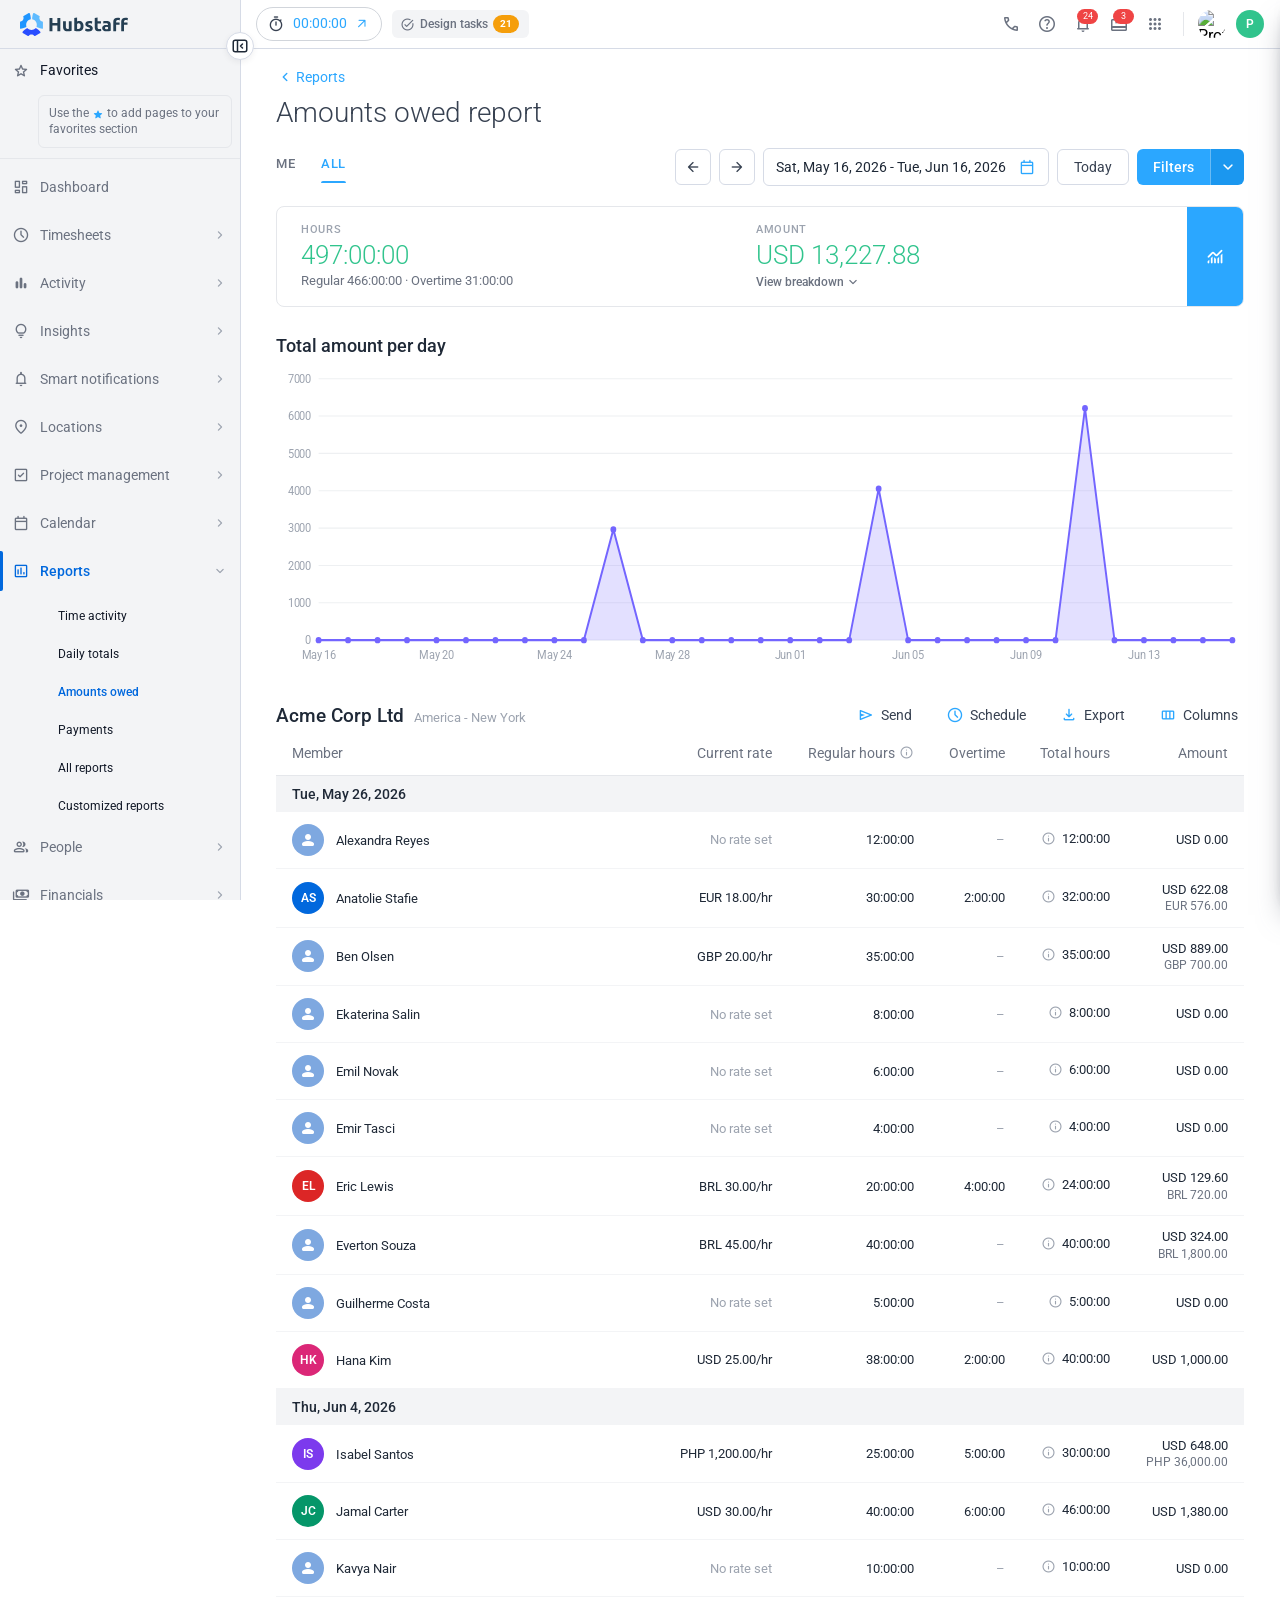
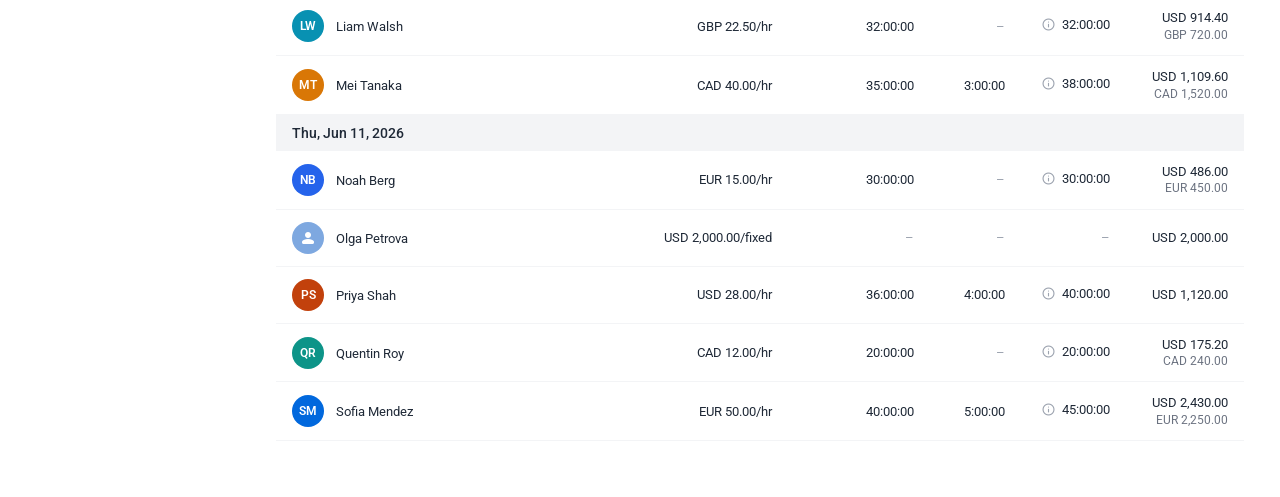
==== amounts-owed.html @ a6b5cc1d "Build multi-currency pay-rate prototype across payment pages - Team payment: native-currency pay rat" ====
<!DOCTYPE html>
<html lang="en">
<head>
  <meta charset="UTF-8" />
  <meta name="viewport" content="width=device-width, initial-scale=1.0" />
  <title>Amounts owed report — Hubstaff</title>
  <link rel="preconnect" href="https://fonts.googleapis.com" />
  <link rel="preconnect" href="https://fonts.gstatic.com" crossorigin />
  <link href="https://fonts.googleapis.com/css2?family=Roboto:wght@300;400;500;700&display=swap" rel="stylesheet" />
  <link href="https://fonts.googleapis.com/css2?family=Material+Symbols+Rounded:opsz,wght,FILL,GRAD@20..48,100..700,0..1,-50..200" rel="stylesheet" />
  <link rel="stylesheet" href="amounts-owed.css" />
</head>
<body>
<script src="hubstaff-shell.js"></script>
<script src="design-annotations.js"></script>
<script src="design-tasks.js"></script>

<div id="shell-content">
  <div class="ao-page">

    <!-- Back link -->
    <a href="#" class="ao-back">
      <span class="material-symbols-rounded">chevron_left</span>
      Reports
    </a>

    <!-- Title -->
    <h1 class="ao-title">Amounts owed report</h1>

    <!-- Toolbar: ME/ALL tabs + date range + filters -->
    <div class="ao-toolbar">
      <div class="ao-tabs">
        <button class="ao-tab">ME</button>
        <button class="ao-tab is-active">ALL</button>
      </div>

      <div class="ao-daterange">
        <button class="ao-nav-btn" aria-label="Previous period"><span class="material-symbols-rounded">arrow_back</span></button>
        <button class="ao-nav-btn" aria-label="Next period"><span class="material-symbols-rounded">arrow_forward</span></button>
        <div class="ao-date-pill">
          <span class="ao-date-text">Sat, May 16, 2026 - Tue, Jun 16, 2026</span>
          <span class="material-symbols-rounded ao-cal-icon">calendar_today</span>
        </div>
        <button class="ao-today-btn">Today</button>
        <div class="ao-filters">
          <button class="ao-filters-btn">Filters</button>
          <button class="ao-filters-caret" aria-label="Filter options"><span class="material-symbols-rounded">expand_more</span></button>
        </div>
      </div>
    </div>

    <!-- Summary cards + chart toggle -->
    <div class="ao-summary">
      <div class="ao-card">
        <div class="ao-card-label">Hours</div>
        <div class="ao-card-value">497:00:00</div>
        <div class="ao-card-sub" id="ao-hours-sub">Regular 466:00:00 &middot; Overtime 31:00:00</div>
      </div>
      <div class="ao-card">
        <div class="ao-card-label">Amount</div>
        <div class="ao-card-value">USD 13,227.88</div>
        <button class="ao-bd-trigger" id="ao-bd-open" type="button">View breakdown<span class="material-symbols-rounded">keyboard_arrow_down</span></button>
        <div class="ao-card-native" id="ao-card-native" style="display:none"></div>
      </div>
      <button class="ao-chart-toggle" aria-label="Toggle chart">
        <span class="material-symbols-rounded">monitoring</span>
      </button>
    </div>

    <!-- Chart -->
    <h2 class="ao-chart-title">Total amount per day</h2>
    <div class="ao-chart" id="ao-chart"></div>

    <!-- Company / org section header -->
    <div class="ao-section-head">
      <div class="ao-company">
        <span class="ao-company-name">Acme Corp Ltd</span>
        <span class="ao-company-tz">America - New York</span>
      </div>
      <div class="ao-section-actions">
        <button class="ao-action"><span class="material-symbols-rounded">send</span> Send</button>
        <button class="ao-action"><span class="material-symbols-rounded">schedule</span> Schedule</button>
        <button class="ao-action"><span class="material-symbols-rounded">download</span> Export</button>
        <button class="ao-action"><span class="material-symbols-rounded">view_column</span> Columns</button>
      </div>
    </div>

    <!-- Report table -->
    <table class="ao-table">
      <thead>
        <tr>
          <th class="ao-th ao-th--member">Member</th>
          <th class="ao-th ao-th--r">Current rate</th>
          <th class="ao-th ao-th--r">
            <span class="ao-th-rate">Regular hours <span class="material-symbols-rounded ao-info" title="Regular hours includes work break time. Overtime calculations exclude work break time.">info</span></span>
          </th>
          <th class="ao-th ao-th--r">Overtime</th>
          <th class="ao-th ao-th--r">Total hours</th>
          <th class="ao-th ao-th--r">Amount</th>
        </tr>
      </thead>
      <tbody id="ao-tbody">
        <!-- rows injected by script -->
      </tbody>
    </table>

  </div>
</div>

<!-- Filters drawer -->
<div class="aof-backdrop" id="aof-backdrop"></div>
<aside class="aof-drawer" id="aof-drawer" role="dialog" aria-modal="true" aria-label="Filters">
  <button class="aof-close" id="aof-close" type="button" aria-label="Close sidebar">
    <span class="material-symbols-rounded">close</span>
  </button>

  <div class="aof-tabs">
    <button class="aof-tab is-active" id="aof-tab-filters" type="button">Filters</button>
    <button class="aof-tab" id="aof-tab-saved" type="button">Saved Filters</button>
  </div>

  <!-- Filters tab -->
  <div class="aof-pane is-active" id="aof-pane-filters">
    <div class="aof-body">
      <div class="aof-field">
        <label class="aof-label" for="aof-currency">Currency</label>
        <select class="aof-native-select" id="aof-currency">
          <option value="all">All currencies</option>
          <option value="BRL">BRL &mdash; Brazilian Real</option>
          <option value="CAD">CAD &mdash; Canadian Dollar</option>
          <option value="EUR">EUR &mdash; Euro</option>
          <option value="GBP">GBP &mdash; British Pound</option>
          <option value="PHP">PHP &mdash; Philippine Peso</option>
          <option value="USD">USD &mdash; US Dollar</option>
        </select>
        <p class="aof-hint">Filters the report to a single currency. The <strong>Amount</strong> shows that currency&rsquo;s total in USD, with the original amount beneath.</p>
      </div>

      <div class="aof-field">
        <label class="aof-label">Projects / Work orders</label>
        <div class="aof-select" tabindex="0"><span class="aof-select-ph">All projects</span><span class="material-symbols-rounded aof-select-caret">expand_more</span></div>
      </div>

      <div class="aof-field">
        <label class="aof-label">Teams</label>
        <div class="aof-select" tabindex="0"><span class="aof-select-ph">All teams</span><span class="material-symbols-rounded aof-select-caret">expand_more</span></div>
      </div>

      <div class="aof-field">
        <label class="aof-label">Members</label>
        <div class="aof-select" tabindex="0"><span class="aof-select-ph">Select members</span><span class="material-symbols-rounded aof-select-caret">expand_more</span></div>
      </div>

      <label class="aof-toggle">
        <input type="checkbox" id="aof-sum-ranges">
        <span class="aof-toggle-track"></span>
        <span class="aof-toggle-label">Sum date ranges</span>
      </label>
    </div>
    <div class="aof-foot">
      <button class="aof-btn aof-btn--info" type="button">Schedule report</button>
      <button class="aof-btn aof-btn--outline" type="button">Save filters</button>
      <button class="aof-btn aof-btn--default" id="aof-clear" type="button">Clear filters</button>
    </div>
  </div>

  <!-- Saved Filters tab -->
  <div class="aof-pane" id="aof-pane-saved">
    <div class="aof-body">
      <h6 class="aof-saved-title">Saved filters</h6>
      <div class="aof-search">
        <span class="material-symbols-rounded">search</span>
        <input type="search" placeholder="Search saved filters">
      </div>
      <div class="aof-saved-list">
        <div class="aof-saved-item">
          <span class="aof-saved-name"><span class="material-symbols-rounded">menu</span>Filter A</span>
          <span class="aof-saved-actions">
            <button class="aof-saved-action" type="button" aria-label="Edit"><span class="material-symbols-rounded">edit</span></button>
            <button class="aof-saved-action" type="button" aria-label="Delete"><span class="material-symbols-rounded">delete</span></button>
          </span>
        </div>
      </div>
    </div>
  </div>
</aside>

<script>
  HubstaffShell.init({ activeItem: 'reports', activeSubHref: 'amounts-owed.html', expanded: true });
</script>

<script>
(function () {
  'use strict';

  /* ── Area chart: Total amount per day ─────────────────────── */
  // 32 daily points, May 16 → Jun 16. Mostly zero with a few peaks.
  var MAX_Y = 7000, STEP = 1000, N = 32;
  var values = new Array(N).fill(0);
  values[10] = 2965;  // May 26 (group total, USD)
  values[19] = 4052;  // Jun 04 (group total, USD)
  values[26] = 6211;  // Jun 11 (group total, USD)

  var W = 1000, H = 280, padL = 44, padR = 12, padT = 10, padB = 26;
  var plotW = W - padL - padR, plotH = H - padT - padB;
  function xAt(i) { return padL + (i / (N - 1)) * plotW; }
  function yAt(v) { return padT + (1 - v / MAX_Y) * plotH; }

  var xLabels = { 0:'May 16', 4:'May 20', 8:'May 24', 12:'May 28', 16:'Jun 01', 20:'Jun 05', 24:'Jun 09', 28:'Jun 13' };

  var svg = '<svg viewBox="0 0 ' + W + ' ' + H + '" preserveAspectRatio="none" class="ao-chart-svg" role="img" aria-label="Total amount per day">';

  // horizontal gridlines + y labels
  for (var v = 0; v <= MAX_Y; v += STEP) {
    var y = yAt(v);
    svg += '<line class="ao-grid" x1="' + padL + '" y1="' + y + '" x2="' + (W - padR) + '" y2="' + y + '"/>';
    svg += '<text class="ao-axis" x="' + (padL - 8) + '" y="' + (y + 4) + '" text-anchor="end">' + v + '</text>';
  }
  // x labels + ticks
  Object.keys(xLabels).forEach(function (k) {
    var i = +k, x = xAt(i);
    svg += '<text class="ao-axis" x="' + x + '" y="' + (H - 8) + '" text-anchor="middle">' + xLabels[k] + '</text>';
  });

  // area + line points
  var pts = values.map(function (val, i) { return xAt(i) + ',' + yAt(val); });
  var areaPath = 'M' + padL + ',' + yAt(0) + ' L' + pts.join(' L') + ' L' + xAt(N - 1) + ',' + yAt(0) + ' Z';
  svg += '<path class="ao-area" d="' + areaPath + '"/>';
  svg += '<polyline class="ao-line" points="' + pts.join(' ') + '"/>';
  // dots
  values.forEach(function (val, i) {
    svg += '<circle class="ao-dot" cx="' + xAt(i) + '" cy="' + yAt(val) + '" r="3"/>';
  });

  svg += '</svg>';
  document.getElementById('ao-chart').innerHTML = svg;

  /* ── Table data (sample — no real member data). Amounts shown in the organization
        currency (USD) with each member's own pay currency beneath. ───────────────── */
  var FX = { USD: 1, EUR: 1.08, GBP: 1.27, BRL: 0.18, PHP: 0.018, CAD: 0.73 };
  function parseHrs(s) { if (!s) return 0; var p = s.split(':'); return (+p[0]) + (+(p[1] || 0)) / 60 + (+(p[2] || 0)) / 3600; }
  function fmtHrs(dec) { var h = Math.floor(dec + 1e-9); var m = Math.round((dec - h) * 60); if (m >= 60) { h += 1; m -= 60; } return h + ':' + (m < 10 ? '0' + m : m) + ':00'; }
  function fmtMoney(n) { return n.toLocaleString('en-US', { minimumFractionDigits: 2, maximumFractionDigits: 2 }); }

  var AVATAR_COLORS = ['#0168DD','#7c3aed','#db2777','#059669','#d97706','#dc2626','#0891b2','#2563eb','#c2410c','#0d9488'];
  function initials(name){ var p=name.split(' '); return (p[0][0]+(p[1]?p[1][0]:'')).toUpperCase(); }

  // rate:null = "No rate set" (no currency). period 'hr' | 'fixed'. reg/ot drive hours.
  var GROUPS = [
    { date: 'Tue, May 26, 2026', members: [
      { name:'Alexandra Reyes', avatar:'default', cur:null,  rate:null,    reg:'12:00:00', ot:null },
      { name:'Anatolie Stafie', avatar:0,         cur:'EUR', rate:18.00, period:'hr', reg:'30:00:00', ot:'2:00:00' },
      { name:'Ben Olsen',       avatar:'default', cur:'GBP', rate:20.00, period:'hr', reg:'35:00:00', ot:null },
      { name:'Ekaterina Salin', avatar:'default', cur:null,  rate:null,    reg:'8:00:00',  ot:null },
      { name:'Emil Novak',      avatar:'default', cur:null,  rate:null,    reg:'6:00:00',  ot:null },
      { name:'Emir Tasci',      avatar:'default', cur:null,  rate:null,    reg:'4:00:00',  ot:null },
      { name:'Eric Lewis',      avatar:5,         cur:'BRL', rate:30.00, period:'hr', reg:'20:00:00', ot:'4:00:00' },
      { name:'Everton Souza',   avatar:'default', cur:'BRL', rate:45.00, period:'hr', reg:'40:00:00', ot:null },
      { name:'Guilherme Costa', avatar:'default', cur:null,  rate:null,    reg:'5:00:00',  ot:null },
      { name:'Hana Kim',        avatar:2,         cur:'USD', rate:25.00, period:'hr', reg:'38:00:00', ot:'2:00:00' },
    ]},
    { date: 'Thu, Jun 4, 2026', members: [
      { name:'Isabel Santos',   avatar:1,         cur:'PHP', rate:1200.00, period:'hr', reg:'25:00:00', ot:'5:00:00' },
      { name:'Jamal Carter',    avatar:3,         cur:'USD', rate:30.00, period:'hr', reg:'40:00:00', ot:'6:00:00' },
      { name:'Kavya Nair',      avatar:'default', cur:null,  rate:null,    reg:'10:00:00', ot:null },
      { name:'Liam Walsh',      avatar:6,         cur:'GBP', rate:22.50, period:'hr', reg:'32:00:00', ot:null },
      { name:'Mei Tanaka',      avatar:4,         cur:'CAD', rate:40.00, period:'hr', reg:'35:00:00', ot:'3:00:00' },
    ]},
    { date: 'Thu, Jun 11, 2026', members: [
      { name:'Noah Berg',       avatar:7,         cur:'EUR', rate:15.00, period:'hr', reg:'30:00:00', ot:null },
      { name:'Olga Petrova',    avatar:'default', cur:'USD', rate:2000.00, period:'fixed' },
      { name:'Priya Shah',      avatar:8,         cur:'USD', rate:28.00, period:'hr', reg:'36:00:00', ot:'4:00:00' },
      { name:'Quentin Roy',     avatar:9,         cur:'CAD', rate:12.00, period:'hr', reg:'20:00:00', ot:null },
      { name:'Sofia Mendez',    avatar:0,         cur:'EUR', rate:50.00, period:'hr', reg:'40:00:00', ot:'5:00:00' },
    ]},
  ];

  function compute(m) {
    if (m.rate == null) return { hasRate: false, totalDec: parseHrs(m.reg) + parseHrs(m.ot), amtUSD: 0 };
    if (m.period === 'fixed') return { hasRate: true, fixed: true, rateMember: m.rate, rateUSD: m.rate * FX[m.cur], totalDec: 0, amtMember: m.rate, amtUSD: m.rate * FX[m.cur] };
    var totalDec = parseHrs(m.reg) + parseHrs(m.ot);
    var amtMember = m.rate * totalDec;
    return { hasRate: true, rateMember: m.rate, rateUSD: m.rate * FX[m.cur], totalDec: totalDec, amtMember: amtMember, amtUSD: amtMember * FX[m.cur] };
  }
  function rateCell(m, c) {  // current rate shows the member's own (original) currency only — USD conversion fluctuates daily
    if (!c.hasRate) return '<td class="ao-td ao-td--r ao-norate">No rate set</td>';
    var per = c.fixed ? 'fixed' : 'hr';
    return '<td class="ao-td ao-td--r ao-rate">' + m.cur + ' ' + fmtMoney(c.rateMember) + '/' + per + '</td>';
  }
  function amountCell(m, c) {
    var inner = '<span>USD ' + fmtMoney(c.amtUSD) + '</span>';
    if (c.hasRate && m.cur !== 'USD') inner += '<span class="ao-sub">' + m.cur + ' ' + fmtMoney(c.amtMember) + '</span>';
    return '<td class="ao-td ao-td--r ao-amount"><span class="ao-stack">' + inner + '</span></td>';
  }

  var tbody = document.getElementById('ao-tbody');
  var cardVals = document.querySelectorAll('.ao-card-value');

  // per-currency totals — computed once over ALL members; drives the breakdown popover and the currency filter
  var byCur = {}, GRAND_USD = 0;
  GROUPS.forEach(function (g) { g.members.forEach(function (m) {
    var c = compute(m);
    GRAND_USD += c.amtUSD;
    if (c.hasRate) { byCur[m.cur] = byCur[m.cur] || { native: 0, usd: 0 }; byCur[m.cur].native += c.amtMember; byCur[m.cur].usd += c.amtUSD; }
  }); });

  function memberRow(m) {
    var c = compute(m);
    var avatar = m.avatar === 'default'
      ? '<span class="ao-avatar ao-avatar--default"><span class="material-symbols-rounded">person</span></span>'
      : '<span class="ao-avatar" style="background:' + AVATAR_COLORS[m.avatar] + '">' + initials(m.name) + '</span>';
    var otVal = (m.ot && parseHrs(m.ot) > 0) ? m.ot : null;
    var regCell = c.fixed || !m.reg
      ? '<td class="ao-td ao-td--r ao-muted">&ndash;</td>'
      : '<td class="ao-td ao-td--r">' + m.reg + '</td>';
    var otCell = '<td class="ao-td ao-td--r' + (otVal ? '' : ' ao-muted') + '">' + (otVal || '&ndash;') + '</td>';
    var totalCell = c.fixed
      ? '<td class="ao-td ao-td--r ao-muted">&ndash;</td>'
      : '<td class="ao-td ao-td--r"><span class="ao-hours"><span class="material-symbols-rounded ao-hours-info" title="Approved time">info</span>' + fmtHrs(c.totalDec) + '</span></td>';
    return '<tr class="ao-row">' +
        '<td class="ao-td ao-td--member">' + avatar + '<span class="ao-name">' + m.name + '</span></td>' +
        rateCell(m, c) + regCell + otCell + totalCell + amountCell(m, c) +
      '</tr>';
  }

  // Render the table + summary cards for a given currency ('all' or an ISO code).
  function render(cur) {
    var html = '', hrs = 0, usd = 0, native = 0, regH = 0, otH = 0;
    GROUPS.forEach(function (g) {
      var members = (cur === 'all') ? g.members : g.members.filter(function (m) { return m.cur === cur; });
      if (!members.length) return;  // hide date groups with no members in this currency
      html += '<tr class="ao-group"><td colspan="6">' + g.date + '</td></tr>';
      members.forEach(function (m) {
        var c = compute(m);
        hrs += c.totalDec; usd += c.amtUSD; if (c.hasRate) native += c.amtMember;
        regH += parseHrs(m.reg); otH += parseHrs(m.ot);
        html += memberRow(m);
      });
    });
    tbody.innerHTML = html;
    if (cardVals[0]) cardVals[0].textContent = fmtHrs(hrs);
    if (cardVals[1]) cardVals[1].textContent = 'USD ' + fmtMoney(usd);
    // Hours card: Regular vs Overtime split — drop the OT term (hide the line) when there is no overtime
    var hoursSub = document.getElementById('ao-hours-sub');
    if (hoursSub) {
      if (otH > 0) { hoursSub.textContent = 'Regular ' + fmtHrs(regH) + ' · Overtime ' + fmtHrs(otH); hoursSub.style.display = ''; }
      else { hoursSub.style.display = 'none'; }
    }
    // "View breakdown" only makes sense in the multi-currency (All) view; when filtered
    // to a single currency, swap it for that currency's own total (e.g. "BRL 2,520.00").
    var bdBtn = document.getElementById('ao-bd-open');
    var natLine = document.getElementById('ao-card-native');
    if (cur === 'all') {
      if (bdBtn) bdBtn.style.display = '';
      if (natLine) natLine.style.display = 'none';
    } else if (cur === 'USD') {
      // org currency == member currency — no second line needed
      if (bdBtn) bdBtn.style.display = 'none';
      if (natLine) natLine.style.display = 'none';
    } else {
      if (bdBtn) bdBtn.style.display = 'none';
      if (natLine) { natLine.style.display = ''; natLine.textContent = cur + ' ' + fmtMoney(native); }
    }
  }
  render('all');

  /* ── Amount → "View breakdown by currency" popover (same component as Payment records) ── */
  var BD_ORDER = ['BRL', 'CAD', 'EUR', 'GBP', 'PHP', 'USD'];
  var bdPanel = document.createElement('div');
  bdPanel.className = 'ao-bd-panel';
  document.body.appendChild(bdPanel);
  function buildBd() {
    var rows = BD_ORDER.filter(function (cur) { return byCur[cur]; }).map(function (cur) {
      var rate = cur === 'USD' ? '' : '1 ' + cur + ' = ' + FX[cur].toFixed(4);
      return '<div class="ao-bd-row ao-bd-col3">' +
        '<span class="ao-bd-native">' + cur + ' ' + fmtMoney(byCur[cur].native) + '</span>' +
        '<span class="ao-bd-rate">' + rate + '</span>' +
        '<span class="ao-bd-usd">USD ' + fmtMoney(byCur[cur].usd) + '</span></div>';
    }).join('');
    bdPanel.innerHTML =
      '<div class="ao-bd-title"><span>Breakdown by currency</span>' +
        '<button type="button" class="ao-bd-close" aria-label="Close"><span class="material-symbols-rounded">close</span></button></div>' +
      '<div class="ao-bd-header ao-bd-col3"><span class="ao-bd-header-col">Amount</span>' +
        '<span class="ao-bd-header-col ao-bd-header-col--rate">Rate</span>' +
        '<span class="ao-bd-header-col ao-bd-header-col--usd">USD</span></div>' +
      rows +
      '<div class="ao-bd-footer">' +
        '<div class="ao-bd-footer-total"><span>Total (org currency)</span>' +
          '<span class="ao-bd-footer-value">USD ' + fmtMoney(GRAND_USD) + '</span></div>' +
        '<div class="ao-bd-footer-meta"><span class="ao-bd-footer-meta-title">Exchange rates &middot; Jun 16, 2026 &middot; Open Exchange Rates</span>' +
          'Rates update daily. Converted USD amounts are estimates and may differ from amounts received.</div></div>';
  }
  function placeBd() {
    var t = document.getElementById('ao-bd-open');
    if (!t) return;
    var r = t.getBoundingClientRect();
    var pw = bdPanel.offsetWidth, ph = bdPanel.offsetHeight;
    var left = Math.max(16, Math.min(r.left, window.innerWidth - pw - 16));
    var top = r.bottom + 6;
    if (top + ph > window.innerHeight - 16) top = Math.max(16, r.top - ph - 6);
    bdPanel.style.left = left + 'px';
    bdPanel.style.top = top + 'px';
  }
  function openBd() { buildBd(); bdPanel.classList.add('is-open'); placeBd(); }
  function closeBd() { bdPanel.classList.remove('is-open'); }
  var bdOpen = document.getElementById('ao-bd-open');
  if (bdOpen) bdOpen.addEventListener('click', function (e) {
    e.preventDefault(); e.stopPropagation();
    if (bdPanel.classList.contains('is-open')) { closeBd(); } else { openBd(); }
  });
  bdPanel.addEventListener('click', function (e) { if (e.target.closest('.ao-bd-close')) closeBd(); });
  document.addEventListener('click', function (e) {
    if (bdPanel.classList.contains('is-open') && !bdPanel.contains(e.target) && !e.target.closest('#ao-bd-open')) closeBd();
  });
  document.addEventListener('keydown', function (e) { if (e.key === 'Escape') closeBd(); });
  window.addEventListener('resize', function () { if (bdPanel.classList.contains('is-open')) placeBd(); });

  /* ── Filters drawer ── */
  var aofBackdrop = document.getElementById('aof-backdrop');
  var aofDrawer = document.getElementById('aof-drawer');
  function openFilters() { aofBackdrop.classList.add('is-open'); aofDrawer.classList.add('is-open'); }
  function closeFilters() { aofBackdrop.classList.remove('is-open'); aofDrawer.classList.remove('is-open'); }
  var filtersBtn = document.querySelector('.ao-filters-btn');
  if (filtersBtn) filtersBtn.addEventListener('click', openFilters);
  var filtersCaret = document.querySelector('.ao-filters-caret');
  if (filtersCaret) filtersCaret.addEventListener('click', openFilters);
  var aofClose = document.getElementById('aof-close');
  if (aofClose) aofClose.addEventListener('click', closeFilters);
  aofBackdrop.addEventListener('click', closeFilters);
  document.addEventListener('keydown', function (e) { if (e.key === 'Escape') closeFilters(); });

  // tabs (Filters / Saved Filters)
  var tabFilters = document.getElementById('aof-tab-filters');
  var tabSaved = document.getElementById('aof-tab-saved');
  var paneFilters = document.getElementById('aof-pane-filters');
  var paneSaved = document.getElementById('aof-pane-saved');
  function selectTab(isFilters) {
    tabFilters.classList.toggle('is-active', isFilters);
    tabSaved.classList.toggle('is-active', !isFilters);
    paneFilters.classList.toggle('is-active', isFilters);
    paneSaved.classList.toggle('is-active', !isFilters);
  }
  tabFilters.addEventListener('click', function () { selectTab(true); });
  tabSaved.addEventListener('click', function () { selectTab(false); });

  // currency filter → re-render table + summary cards
  var curSelect = document.getElementById('aof-currency');
  if (curSelect) curSelect.addEventListener('change', function () { render(this.value); });
  var aofClear = document.getElementById('aof-clear');
  if (aofClear) aofClear.addEventListener('click', function () {
    if (curSelect) curSelect.value = 'all';
    var sum = document.getElementById('aof-sum-ranges'); if (sum) sum.checked = false;
    render('all');
  });
})();
</script>

<script>
  DesignAnnotations.init({
    page: 'Amounts owed report',
    required: [
      { text: 'Currency filter — filter the whole report to one currency', target: '.ao-filters-btn', sub: [
        'Filters &rarr; Currency: pick a single currency (BRL, CAD, EUR, GBP, PHP, USD) or "All currencies"',
        'Filtering narrows the table to that currency\'s members and retotals the Hours and Amount cards',
        'The Amount then shows that currency\'s total in USD, with the original-currency total beneath',
      ]},
      { text: 'Hours — Regular vs Overtime split', target: '#ao-hours-sub', sub: [
        'Below the total Hours, a secondary line splits it — e.g. "Regular 466:00:00 · Overtime 31:00:00"',
        'Surfaces overtime exposure (premium-cost hours) at a glance and balances the Amount card\'s "View breakdown" line',
        'Always visible (no click — just two values); re-totals when filtered by currency, and the Overtime term is dropped when there is none',
      ]},
      { text: 'View breakdown — per-currency popover below the Amount', target: '#ao-bd-open', sub: [
        'The Amount (USD) carries a "View breakdown" link that opens a per-currency popover',
        'Lists each currency: native amount, exchange rate, and converted USD value, plus the org-currency total',
        'Shown only in the "All currencies" view; when filtered to one currency it is replaced by that currency\'s own total',
      ]},
      { text: 'Current rate — member\'s own (original) currency only', target: '.ao-rate', sub: [
        'Shows the rate the member is actually paid — e.g. "EUR 18.00/hr", "BRL 30.00/hr", "USD 2,000.00/fixed"',
        'No USD conversion here: the rate is fixed in the member\'s currency, while the USD equivalent fluctuates daily',
        'Members without a rate show "No rate set"',
      ]},
      { text: 'Amount — organization currency, then original currency', target: '.ao-amount', sub: [
        'Large line: the amount owed in the organization currency (USD) — what you actually pay out',
        'Small line beneath: the same amount in the member\'s own (original) currency — e.g. "EUR 576.00"',
        'Members already paid in USD show a single line',
      ]},
    ],
    suggestions: [],
  });
</script>

</body>
</html>
---- amounts-owed.css ----
/* =============================================================
   Amounts owed report — prefix: ao-
   Replicates Hubstaff Reports → Amounts owed
   ============================================================= */

html, body { background: #ffffff; }

.ao-page,
.ao-page *:not(.material-symbols-rounded) {
  font-family: 'Roboto', 'Helvetica Neue', Helvetica, Arial, sans-serif;
}
.ao-page {
  padding: 20px 28px 48px;
  color: #1f2937;
}

/* ── Back link ── */
.ao-back {
  display: inline-flex;
  align-items: center;
  gap: 2px;
  font-size: 14px;
  color: #2ba7ff;
  text-decoration: none;
  margin-bottom: 10px;
}
.ao-back:hover { text-decoration: underline; }
.ao-back .material-symbols-rounded { font-size: 18px; }

/* ── Title ── */
.ao-title {
  margin: 0 0 18px;
  font-size: 28px;
  font-weight: 300;
  color: #374151;
  line-height: 1.2;
}

/* ── Toolbar ── */
.ao-toolbar {
  display: flex;
  align-items: center;
  justify-content: space-between;
  gap: 16px;
  flex-wrap: wrap;
  margin-bottom: 20px;
}
.ao-tabs { display: flex; align-items: center; gap: 26px; }
.ao-tab {
  position: relative;
  background: none;
  border: none;
  padding: 6px 0 12px;
  font-size: 13px;
  font-weight: 500;
  letter-spacing: 0.04em;
  color: #6b7280;
  cursor: pointer;
}
.ao-tab:hover { color: #374151; }
.ao-tab.is-active { color: #2ba7ff; }
.ao-tab.is-active::after {
  content: "";
  position: absolute;
  left: 0; right: 0; bottom: 0;
  height: 2px;
  background: #2ba7ff;
  border-radius: 2px 2px 0 0;
}

.ao-daterange { display: flex; align-items: center; gap: 8px; }
.ao-nav-btn {
  width: 36px; height: 36px;
  display: inline-flex; align-items: center; justify-content: center;
  border: 1px solid #d6dbe6;
  border-radius: 6px;
  background: #fff;
  color: #374151;
  cursor: pointer;
  transition: background 120ms ease;
}
.ao-nav-btn:hover { background: #f9fafb; }
.ao-nav-btn .material-symbols-rounded { font-size: 18px; }
.ao-date-pill {
  display: inline-flex;
  align-items: center;
  gap: 12px;
  height: 36px;
  padding: 0 12px;
  border: 1px solid #d6dbe6;
  border-radius: 6px;
  background: #fff;
  font-size: 14px;
  color: #1f2937;
  white-space: nowrap;
}
.ao-cal-icon { font-size: 18px; color: #2ba7ff; }
.ao-today-btn {
  height: 36px;
  padding: 0 16px;
  border: 1px solid #d6dbe6;
  border-radius: 6px;
  background: #fff;
  font-size: 14px;
  color: #374151;
  cursor: pointer;
  transition: background 120ms ease;
}
.ao-today-btn:hover { background: #f9fafb; }

/* Filters split button */
.ao-filters { display: inline-flex; align-items: stretch; }
.ao-filters-btn {
  height: 36px;
  padding: 0 16px;
  border: none;
  border-radius: 6px 0 0 6px;
  background: #2ba7ff;
  color: #fff;
  font-size: 14px;
  font-weight: 500;
  cursor: pointer;
  transition: background 120ms ease;
}
.ao-filters-btn:hover { background: #1b97ef; }
.ao-filters-caret {
  width: 34px; height: 36px;
  display: inline-flex; align-items: center; justify-content: center;
  border: none;
  border-left: 1px solid rgba(255,255,255,0.35);
  border-radius: 0 6px 6px 0;
  background: #1b97ef;
  color: #fff;
  cursor: pointer;
  transition: background 120ms ease;
}
.ao-filters-caret:hover { background: #0f86dd; }
.ao-filters-caret .material-symbols-rounded { font-size: 20px; }

/* ── Summary cards ── */
.ao-summary {
  display: flex;
  align-items: stretch;
  gap: 0;
  border: 1px solid #e5e7eb;
  border-radius: 8px;
  overflow: hidden;
  margin-bottom: 28px;
}
.ao-card {
  flex: 1;
  padding: 16px 24px;
  min-width: 0;
}
.ao-card-label {
  font-size: 11px;
  font-weight: 500;
  letter-spacing: 0.06em;
  text-transform: uppercase;
  color: #9ca3af;
  margin-bottom: 4px;
}
.ao-card-value {
  font-size: 26px;
  font-weight: 300;
  color: #31c48d;
  line-height: 1.2;
}
/* secondary line under a card value (e.g. Hours → Regular / Overtime split) */
.ao-card-sub { margin-top: 2px; font-size: 13px; font-weight: 400; color: #6b7280; }
.ao-chart-toggle {
  flex: 0 0 auto;
  width: 56px;
  border: none;
  background: #2ba7ff;
  color: #fff;
  display: flex;
  align-items: center;
  justify-content: center;
  cursor: pointer;
  transition: background 120ms ease;
}
.ao-chart-toggle:hover { background: #1b97ef; }
.ao-chart-toggle .material-symbols-rounded { font-size: 22px; }

/* ── Chart ── */
.ao-chart-title {
  margin: 0 0 12px;
  font-size: 18px;
  font-weight: 500;
  color: #1f2937;
}
.ao-chart { width: 100%; margin-bottom: 36px; }
.ao-chart-svg { width: 100%; height: 300px; display: block; }
.ao-grid { stroke: #eef0f2; stroke-width: 1; }
.ao-axis { fill: #9ca3af; font-size: 11px; font-family: 'Roboto', sans-serif; }
.ao-area { fill: rgba(115,101,255,0.2); stroke: none; }
.ao-line { fill: none; stroke: #7365ff; stroke-width: 2; stroke-linejoin: round; }
.ao-dot { fill: #7365ff; }

/* ── Company / section header ── */
.ao-section-head {
  display: flex;
  align-items: center;
  justify-content: space-between;
  gap: 16px;
  flex-wrap: wrap;
  margin-bottom: 4px;
}
.ao-company { display: flex; align-items: baseline; gap: 10px; }
.ao-company-name { font-size: 19px; font-weight: 500; color: #1f2937; }
.ao-company-tz { font-size: 13px; color: #9ca3af; }
.ao-section-actions { display: flex; align-items: center; gap: 22px; }
.ao-action {
  display: inline-flex;
  align-items: center;
  gap: 6px;
  background: none;
  border: none;
  font-size: 14px;
  color: #374151;
  cursor: pointer;
}
.ao-action:hover { color: #2ba7ff; }
.ao-action .material-symbols-rounded { font-size: 18px; color: #2ba7ff; }

/* ── Table ── */
.ao-table {
  width: 100%;
  border-collapse: collapse;
  font-size: 13px;
}
.ao-th {
  padding: 14px 16px;
  text-align: left;
  font-size: 14px;
  font-weight: 400;
  color: #6b7280;
  border-bottom: 1px solid #e5e7eb;
  white-space: nowrap;
}
.ao-th--r { text-align: right; }
.ao-th-rate { display: inline-flex; align-items: center; gap: 4px; }
.ao-info { font-size: 15px; color: #9ca3af; vertical-align: middle; cursor: default; }

.ao-group td {
  padding: 10px 16px;
  background: #f3f4f6;
  font-size: 14px;
  font-weight: 500;
  color: #1f2937;
}

.ao-row { border-bottom: 1px solid #f3f4f6; }
.ao-row:hover { background: #f9fafb; }
.ao-td {
  padding: 12px 16px;
  color: #1f2937;
  vertical-align: middle;
}
.ao-td--r { text-align: right; }
.ao-td--member { width: 38%; }

.ao-avatar {
  width: 32px; height: 32px;
  border-radius: 50%;
  display: inline-flex;
  align-items: center;
  justify-content: center;
  color: #fff;
  font-size: 12px;
  font-weight: 600;
  margin-right: 12px;
  vertical-align: middle;
  flex-shrink: 0;
}
.ao-avatar--default {
  background: #7ea8e0;
}
.ao-avatar--default .material-symbols-rounded {
  font-size: 20px;
  color: #fff;
  font-variation-settings: 'FILL' 1;
}
.ao-name { vertical-align: middle; color: #1f2937; }

.ao-rate { color: #1f2937; }
.ao-norate { color: #9ca3af; }
.ao-muted { color: #9ca3af; }
.ao-amount { color: #1f2937; }

/* dual-currency stack: organization currency (USD) over the member's own currency */
.ao-stack { display: inline-flex; flex-direction: column; align-items: flex-end; line-height: 1.35; }
.ao-sub { font-size: 12px; font-weight: 400; color: #6b7280; }

.ao-hours {
  display: inline-flex;
  align-items: center;
  gap: 6px;
  justify-content: flex-end;
}
.ao-hours-info { font-size: 15px; color: #9ca3af; }

/* ── Amount → "View breakdown by currency" popover (mirrors payment-records prl-bd) ── */
.ao-bd-trigger {
  display: inline-flex;
  align-items: center;
  gap: 1px;
  margin-top: 2px;
  padding: 0;
  border: none;
  background: none;
  font-size: 12px;
  font-weight: 500;
  color: #6b7280;
  cursor: pointer;
}
.ao-bd-trigger:hover { color: #374151; text-decoration: underline; }
.ao-bd-trigger .material-symbols-rounded { font-size: 16px; }

.ao-bd-panel {
  display: none;
  position: fixed;
  z-index: 1200;
  width: 420px;
  max-width: calc(100vw - 32px);
  background: #fff;
  border: 1px solid #e5e7eb;
  border-radius: 8px;
  box-shadow: 0 10px 15px -3px rgba(17, 24, 39, 0.12), 0 4px 6px -4px rgba(17, 24, 39, 0.10);
  font-family: 'Roboto', 'Helvetica Neue', Helvetica, Arial, sans-serif;
  overflow: hidden;
}
.ao-bd-panel.is-open { display: block; }

.ao-bd-title {
  display: flex;
  align-items: center;
  justify-content: space-between;
  padding: 13px 16px;
  border-bottom: 1px solid #e5e7eb;
  font-size: 15px;
  font-weight: 700;
  color: #111827;
}
.ao-bd-close {
  display: inline-flex;
  align-items: center;
  justify-content: center;
  width: 24px; height: 24px;
  border: none;
  background: none;
  color: #9ca3af;
  cursor: pointer;
  border-radius: 4px;
}
.ao-bd-close:hover { background: #f3f4f6; color: #374151; }
.ao-bd-close .material-symbols-rounded { font-size: 20px; }

.ao-bd-col3 {
  display: grid;
  grid-template-columns: 1fr auto 1fr;
  gap: 16px;
  align-items: center;
}
.ao-bd-header {
  padding: 9px 16px;
  background: #f9fafb;
  border-bottom: 1px solid #e5e7eb;
}
.ao-bd-header-col {
  font-size: 11px;
  font-weight: 600;
  letter-spacing: 0.04em;
  text-transform: uppercase;
  color: #6b7280;
}
.ao-bd-header-col--rate { text-align: center; }
.ao-bd-header-col--usd { text-align: right; }

.ao-bd-row {
  padding: 11px 16px;
  border-bottom: 1px solid #f3f4f6;
}
.ao-bd-native { font-size: 15px; font-weight: 500; color: #111827; white-space: nowrap; }
.ao-bd-rate { font-size: 13px; color: #9ca3af; white-space: nowrap; text-align: center; }
.ao-bd-usd { font-size: 15px; font-weight: 500; color: #111827; white-space: nowrap; text-align: right; }

.ao-bd-footer { padding: 13px 16px; }
.ao-bd-footer-total {
  display: flex;
  align-items: center;
  justify-content: space-between;
  font-size: 14px;
  font-weight: 600;
  color: #111827;
  margin-bottom: 8px;
}
.ao-bd-footer-value { font-size: 16px; }
.ao-bd-footer-meta { font-size: 11px; line-height: 16px; color: #9ca3af; }
.ao-bd-footer-meta-title { display: block; font-weight: 500; color: #6b7280; margin-bottom: 2px; }

/* ── Amount card: native-currency total (shown when filtered to one currency, replacing "View breakdown") ── */
.ao-card-native { margin-top: 2px; font-size: 15px; font-weight: 400; color: #6b7280; }

/* =============================================================
   Filters drawer — prefix: aof-
   ============================================================= */
.aof-backdrop {
  position: fixed; inset: 0; z-index: 1000;
  background: rgba(17, 24, 39, 0.4);
  opacity: 0; visibility: hidden;
  transition: opacity 200ms ease, visibility 200ms ease;
}
.aof-backdrop.is-open { opacity: 1; visibility: visible; }

.aof-drawer {
  position: fixed; top: 0; right: 0; bottom: 0; z-index: 1001;
  width: 420px; max-width: 100vw;
  background: #fff;
  box-shadow: 0 20px 25px -5px rgba(107, 114, 128, 0.5), 0 8px 10px -6px rgba(107, 114, 128, 0.3);
  display: flex; flex-direction: column;
  transform: translateX(100%);
  transition: transform 240ms ease;
}
.aof-drawer.is-open { transform: translateX(0); }
.aof-drawer,
.aof-drawer *:not(.material-symbols-rounded) {
  font-family: 'Roboto', 'Helvetica Neue', Helvetica, Arial, sans-serif;
}
.aof-close {
  position: absolute; top: 12px; right: 12px; z-index: 5;
  width: 32px; height: 32px; border-radius: 50%;
  display: inline-flex; align-items: center; justify-content: center;
  border: none; background: transparent; color: #6b7280; cursor: pointer;
  transition: background 120ms ease;
}
.aof-close:hover { background: #f3f4f6; }
.aof-close .material-symbols-rounded { font-size: 20px; }

/* tabs */
.aof-tabs {
  display: flex; align-items: center; gap: 24px;
  padding: 16px 20px 0; border-bottom: 1px solid #e5e7eb;
}
.aof-tab {
  position: relative; background: none; border: none;
  padding: 8px 0 14px; font-size: 14px; font-weight: 500;
  color: #6b7280; cursor: pointer;
}
.aof-tab:hover { color: #374151; }
.aof-tab.is-active { color: #2ba7ff; }
.aof-tab.is-active::after {
  content: ""; position: absolute; left: 0; right: 0; bottom: 0;
  height: 2px; background: #2ba7ff; border-radius: 2px 2px 0 0;
}

/* panes */
.aof-pane { display: none; flex: 1; flex-direction: column; min-height: 0; }
.aof-pane.is-active { display: flex; }
.aof-body {
  flex: 1; overflow-y: auto;
  display: flex; flex-direction: column; gap: 24px;
  padding: 24px 20px;
}

/* field + label */
.aof-field { display: flex; flex-direction: column; gap: 8px; }
.aof-label { font-size: 13px; font-weight: 500; color: #374151; }

/* native currency select (the functional filter) */
.aof-native-select {
  width: 100%; box-sizing: border-box; height: 44px; padding: 0 36px 0 14px;
  border: 1px solid #d1d5db; border-radius: 8px; background: #fff; color: #374151; font-size: 14px; cursor: pointer;
  appearance: none; -webkit-appearance: none;
  background-image: url("data:image/svg+xml;utf8,<svg xmlns='http://www.w3.org/2000/svg' width='18' height='18' viewBox='0 0 24 24' fill='none' stroke='%236b7280' stroke-width='2'><path d='M6 9l6 6 6-6'/></svg>");
  background-repeat: no-repeat; background-position: right 12px center;
}
.aof-native-select:focus { outline: none; border-color: #2ba7ff; box-shadow: 0 0 0 2px rgba(43, 167, 255, 0.25); }
.aof-hint { margin: 0; font-size: 12px; color: #6b7280; line-height: 16px; }
.aof-hint strong { font-weight: 600; color: #374151; }

/* placeholder selects (Projects / Teams / Members) */
.aof-select {
  position: relative; display: flex; align-items: center; justify-content: space-between;
  height: 44px; padding: 0 12px 0 14px;
  border: 1px solid #d1d5db; border-radius: 8px; background: #fff; cursor: pointer;
}
.aof-select:focus { outline: none; border-color: #2ba7ff; box-shadow: 0 0 0 2px rgba(43, 167, 255, 0.25); }
.aof-select-ph { font-size: 14px; color: #9ca3af; }
.aof-select-caret { font-size: 20px; color: #6b7280; }

/* toggle */
.aof-toggle { display: inline-flex; align-items: center; gap: 10px; cursor: pointer; }
.aof-toggle input { position: absolute; opacity: 0; width: 0; height: 0; }
.aof-toggle-track {
  position: relative; flex-shrink: 0;
  width: 36px; height: 20px; border-radius: 24px; background: #d1d5db;
  transition: background 160ms ease;
}
.aof-toggle-track::after {
  content: ""; position: absolute; top: 2px; left: 2px;
  width: 16px; height: 16px; border-radius: 50%; background: #fff;
  transition: transform 160ms ease;
}
.aof-toggle input:checked + .aof-toggle-track { background: #2ba7ff; }
.aof-toggle input:checked + .aof-toggle-track::after { transform: translateX(16px); }
.aof-toggle input:focus-visible + .aof-toggle-track { box-shadow: 0 0 0 2px rgba(43, 167, 255, 0.35); }
.aof-toggle-label { font-size: 14px; color: #374151; }

/* footer buttons */
.aof-foot {
  display: flex; flex-direction: column; gap: 10px;
  padding: 16px 20px 24px; border-top: 1px solid #e5e7eb;
}
.aof-btn {
  display: flex; align-items: center; justify-content: center;
  width: 100%; box-sizing: border-box; height: 40px; padding: 0 20px;
  border-radius: 6px; font-size: 14px; cursor: pointer;
  transition: background 120ms ease, border-color 120ms ease;
}
.aof-btn--info { border: 1px solid #2ba7ff; background: #2ba7ff; color: #fff; }
.aof-btn--info:hover { background: #1b97ef; border-color: #1b97ef; }
.aof-btn--outline { border: 1px solid #2ba7ff; background: #fff; color: #2ba7ff; }
.aof-btn--outline:hover { background: #e6f4ff; }
.aof-btn--default { border: 1px solid #d1d5db; background: #fff; color: #4b5563; }
.aof-btn--default:hover { background: #f3f4f6; }

/* saved filters tab */
.aof-saved-title { margin: 0; font-size: 14px; font-weight: 600; color: #111827; }
.aof-search { position: relative; }
.aof-search .material-symbols-rounded {
  position: absolute; left: 12px; top: 50%; transform: translateY(-50%);
  font-size: 18px; color: #9ca3af; pointer-events: none;
}
.aof-search input {
  width: 100%; box-sizing: border-box; height: 40px; padding: 0 12px 0 38px;
  border: 1px solid #d1d5db; border-radius: 8px; font-size: 14px; color: #374151;
}
.aof-search input::placeholder { color: #9ca3af; }
.aof-search input:focus { outline: none; border-color: #2ba7ff; }
.aof-saved-list { display: flex; flex-direction: column; }
.aof-saved-item {
  display: flex; align-items: center; justify-content: space-between;
  padding: 12px 4px; border-bottom: 1px solid #f3f4f6;
}
.aof-saved-name { display: inline-flex; align-items: center; gap: 8px; font-size: 14px; color: #374151; }
.aof-saved-name .material-symbols-rounded { font-size: 16px; color: #9ca3af; }
.aof-saved-actions { display: inline-flex; align-items: center; gap: 6px; }
.aof-saved-action {
  width: 28px; height: 28px; border: none; background: none; border-radius: 4px;
  display: inline-flex; align-items: center; justify-content: center; color: #9ca3af; cursor: pointer;
}
.aof-saved-action:hover { background: #f3f4f6; color: #374151; }
.aof-saved-action .material-symbols-rounded { font-size: 16px; }
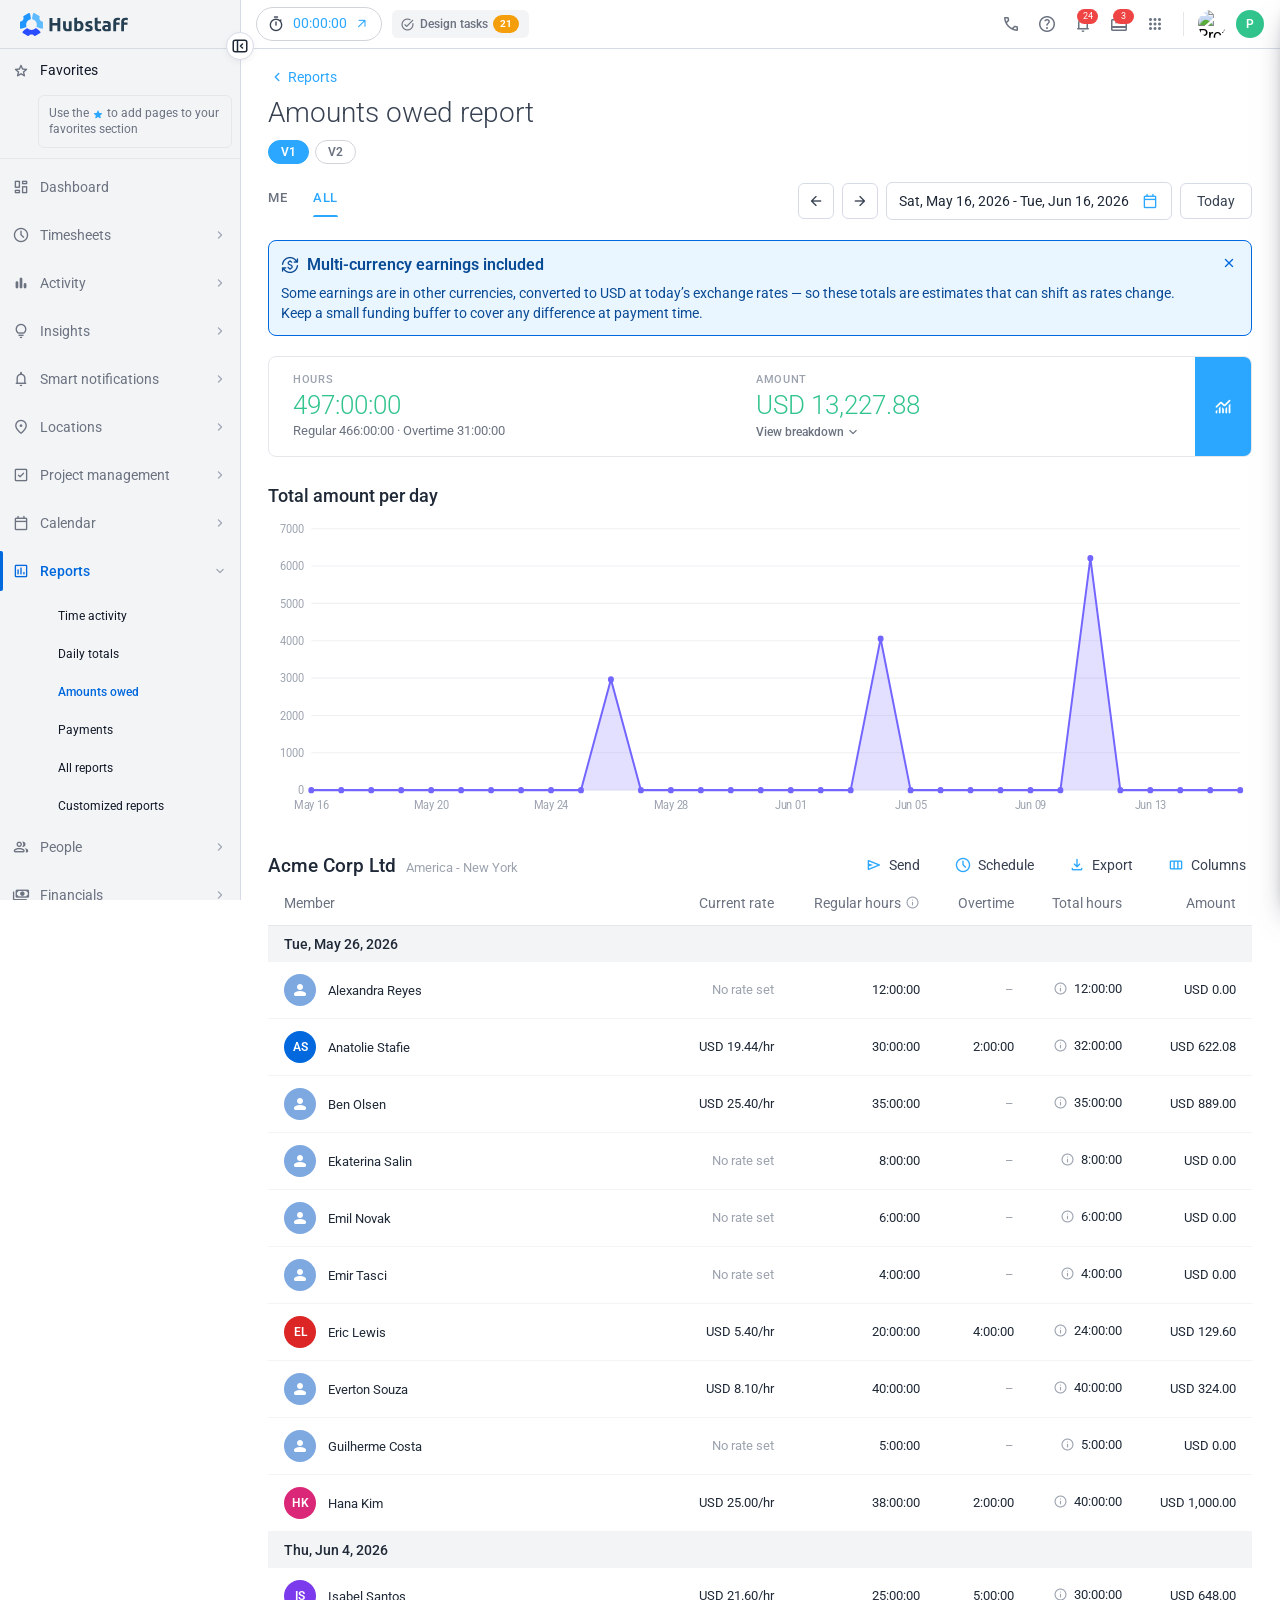
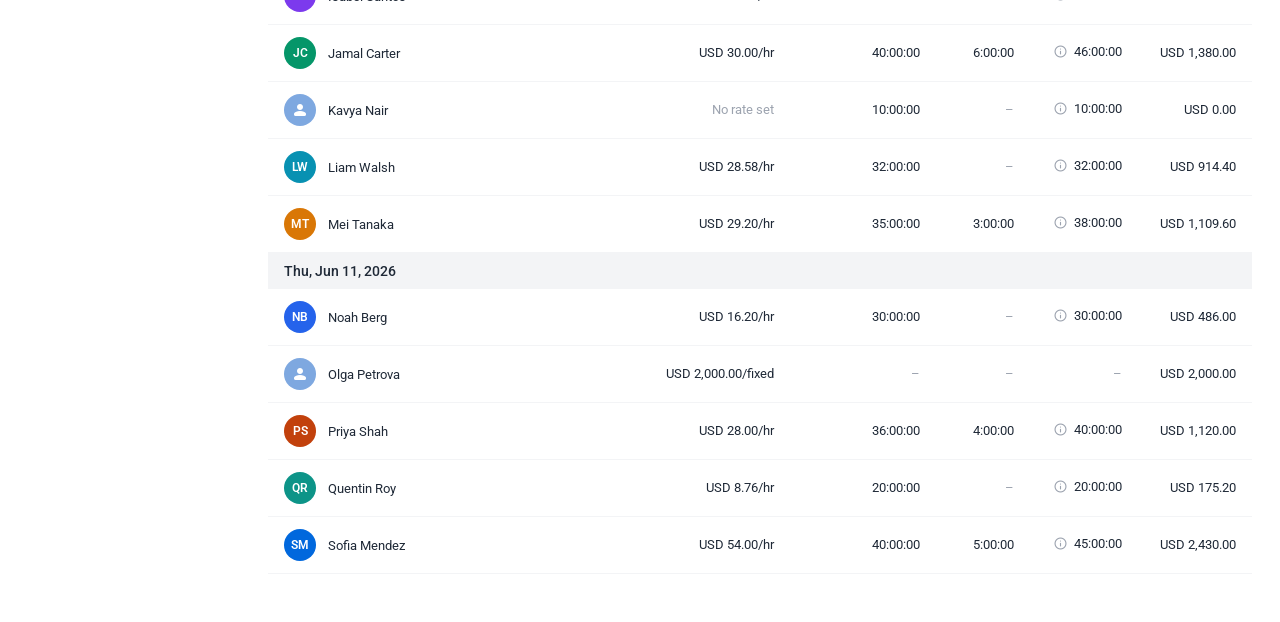
==== commit ffc87f57: "Refine multi-currency payment report and amounts owed Payments report: - Convert the currency breakd" ====
--- a/amounts-owed.html
+++ b/amounts-owed.html
@@ -26,6 +26,10 @@
 
     <!-- Title -->
     <h1 class="ao-title">Amounts owed report</h1>
+    <div class="ao-version" role="tablist" aria-label="Version">
+      <button class="ao-ver-btn is-active" id="ao-ver-v1" type="button">V1</button>
+      <button class="ao-ver-btn" id="ao-ver-v2" type="button">V2</button>
+    </div>
 
     <!-- Toolbar: ME/ALL tabs + date range + filters -->
     <div class="ao-toolbar">
@@ -49,6 +53,20 @@
       </div>
     </div>
 
+    <!-- Multi-currency advisory banner (Zone DS "Alert / Blue", shown in V1 — the default org-currency view — when non-org-currency earnings are present) -->
+    <div class="ao-banner" id="ao-mc-banner" role="status" hidden>
+      <div class="ao-banner-content">
+        <div class="ao-banner-head">
+          <span class="material-symbols-rounded ao-banner-icon">currency_exchange</span>
+          <span class="ao-banner-title">Multi-currency earnings included</span>
+        </div>
+        <p class="ao-banner-body">Some earnings are in other currencies, converted to USD at today&rsquo;s exchange rates &mdash; so these totals are estimates that can shift as rates change. Keep a small funding buffer to cover any difference at payment time.</p>
+      </div>
+      <button class="ao-banner-close" id="ao-mc-banner-close" type="button" aria-label="Dismiss">
+        <span class="material-symbols-rounded">close</span>
+      </button>
+    </div>
+
     <!-- Summary cards + chart toggle -->
     <div class="ao-summary">
       <div class="ao-card">
@@ -86,6 +104,7 @@
     </div>
 
     <!-- Report table -->
+    <div class="ao-table-wrap">
     <table class="ao-table">
       <thead>
         <tr>
@@ -103,6 +122,7 @@
         <!-- rows injected by script -->
       </tbody>
     </table>
+    </div>
 
   </div>
 </div>
@@ -282,12 +302,16 @@
     var amtMember = m.rate * totalDec;
     return { hasRate: true, rateMember: m.rate, rateUSD: m.rate * FX[m.cur], totalDec: totalDec, amtMember: amtMember, amtUSD: amtMember * FX[m.cur] };
   }
-  function rateCell(m, c) {  // current rate shows the member's own (original) currency only — USD conversion fluctuates daily
+  function rateCell(m, c) {  // current rate: organization currency (USD) over the member's own (regional) currency — same pattern as the Amount column
     if (!c.hasRate) return '<td class="ao-td ao-td--r ao-norate">No rate set</td>';
     var per = c.fixed ? 'fixed' : 'hr';
-    return '<td class="ao-td ao-td--r ao-rate">' + m.cur + ' ' + fmtMoney(c.rateMember) + '/' + per + '</td>';
+    if (version === 'v1') return '<td class="ao-td ao-td--r ao-rate">USD ' + fmtMoney(c.rateUSD) + '/' + per + '</td>';
+    var inner = '<span>USD ' + fmtMoney(c.rateUSD) + '/' + per + '</span>';
+    if (m.cur !== 'USD') inner += '<span class="ao-sub">' + m.cur + ' ' + fmtMoney(c.rateMember) + '/' + per + '</span>';
+    return '<td class="ao-td ao-td--r ao-rate"><span class="ao-stack">' + inner + '</span></td>';
   }
   function amountCell(m, c) {
+    if (version === 'v1') return '<td class="ao-td ao-td--r ao-amount">USD ' + fmtMoney(c.amtUSD) + '</td>';
     var inner = '<span>USD ' + fmtMoney(c.amtUSD) + '</span>';
     if (c.hasRate && m.cur !== 'USD') inner += '<span class="ao-sub">' + m.cur + ' ' + fmtMoney(c.amtMember) + '</span>';
     return '<td class="ao-td ao-td--r ao-amount"><span class="ao-stack">' + inner + '</span></td>';
@@ -295,6 +319,7 @@
 
   var tbody = document.getElementById('ao-tbody');
   var cardVals = document.querySelectorAll('.ao-card-value');
+  var version = 'v1';  // 'v1' = org-currency-only baseline + advisory banner (default/main); 'v2' = full multi-currency view (dual values + filters)
 
   // per-currency totals — computed once over ALL members; drives the breakdown popover and the currency filter
   var byCur = {}, GRAND_USD = 0;
@@ -364,6 +389,34 @@
   }
   render('all');
 
+  /* ── Version toggle (V1 = full multi-currency · V2 = org-currency-only baseline) ── */
+  // Multi-currency advisory banner — shown in V1 (the default org-currency view) when earnings exist in a non-org currency.
+  // (V1 keeps everything in the org currency, so the banner is the only cue the totals are conversions.)
+  var bannerDismissed = false;
+  function updateBanner() {
+    var banner = document.getElementById('ao-mc-banner');
+    if (!banner) return;
+    var hasMultiCurrency = Object.keys(byCur).some(function (c) { return c !== 'USD'; });
+    banner.hidden = !(version === 'v1' && hasMultiCurrency && !bannerDismissed);
+  }
+  function applyVersion(v) {
+    version = v;
+    var b1 = document.getElementById('ao-ver-v1'), b2 = document.getElementById('ao-ver-v2');
+    if (b1) b1.classList.toggle('is-active', v === 'v1');
+    if (b2) b2.classList.toggle('is-active', v === 'v2');
+    var filters = document.querySelector('.ao-filters');     // V1 (the org-currency baseline) drops the Filters control
+    if (filters) filters.style.display = (v === 'v1') ? 'none' : '';
+    var sel = document.getElementById('aof-currency');
+    if (v === 'v1' && sel) sel.value = 'all';                // V1 is single-currency — reset any filter
+    render('all');
+    updateBanner();
+  }
+  var verV1 = document.getElementById('ao-ver-v1'), verV2 = document.getElementById('ao-ver-v2');
+  if (verV1) verV1.addEventListener('click', function () { applyVersion('v1'); });
+  if (verV2) verV2.addEventListener('click', function () { applyVersion('v2'); });
+  var bannerClose = document.getElementById('ao-mc-banner-close');
+  if (bannerClose) bannerClose.addEventListener('click', function () { bannerDismissed = true; updateBanner(); });
+
   /* ── Amount → "View breakdown by currency" popover (same component as Payment records) ── */
   var BD_ORDER = ['BRL', 'CAD', 'EUR', 'GBP', 'PHP', 'USD'];
   var bdPanel = document.createElement('div');
@@ -452,6 +505,8 @@
     var sum = document.getElementById('aof-sum-ranges'); if (sum) sum.checked = false;
     render('all');
   });
+
+  applyVersion('v1');  // V1 is the default/main view (org-currency baseline + banner)
 })();
 </script>
 
@@ -474,10 +529,10 @@
         'Lists each currency: native amount, exchange rate, and converted USD value, plus the org-currency total',
         'Shown only in the "All currencies" view; when filtered to one currency it is replaced by that currency\'s own total',
       ]},
-      { text: 'Current rate — member\'s own (original) currency only', target: '.ao-rate', sub: [
-        'Shows the rate the member is actually paid — e.g. "EUR 18.00/hr", "BRL 30.00/hr", "USD 2,000.00/fixed"',
-        'No USD conversion here: the rate is fixed in the member\'s currency, while the USD equivalent fluctuates daily',
-        'Members without a rate show "No rate set"',
+      { text: 'Current rate — organization currency, then regional currency', target: '.ao-rate', sub: [
+        'Large line: the rate in the organization currency (USD) with the period — e.g. "USD 25.40/hr", "USD 19.44/hr"',
+        'Small line beneath: the rate in the member\'s own (regional) currency — e.g. "GBP 20.00/hr", "EUR 18.00/hr"',
+        'Same dual-currency treatment as the Amount column; members paid in USD show a single line; no rate shows "No rate set"',
       ]},
       { text: 'Amount — organization currency, then original currency', target: '.ao-amount', sub: [
         'Large line: the amount owed in the organization currency (USD) — what you actually pay out',
--- a/amounts-owed.css
+++ b/amounts-owed.css
@@ -4,6 +4,8 @@
    ============================================================= */
 
 html, body { background: #ffffff; }
+body { margin: 0; }  /* shell leaves the browser-default 8px body margin, which shows as a gap beside the fixed sidebar */
+html { overflow-x: hidden; }  /* page stays within the viewport; wide tables scroll inside .ao-table-wrap */
 
 .ao-page,
 .ao-page *:not(.material-symbols-rounded) {
@@ -29,12 +31,45 @@
 
 /* ── Title ── */
 .ao-title {
-  margin: 0 0 18px;
+  margin: 0 0 10px;
   font-size: 28px;
   font-weight: 300;
   color: #374151;
   line-height: 1.2;
 }
+
+/* V1 / V2 version toggle */
+.ao-version { display: inline-flex; gap: 6px; margin: 0 0 18px; }
+.ao-ver-btn {
+  height: 24px; padding: 0 12px;
+  border: 1px solid #d1d5db; border-radius: 9999px;
+  background: #fff; color: #6b7280;
+  font-size: 12px; font-weight: 600; cursor: pointer;
+  display: inline-flex; align-items: center; transition: background 120ms ease, color 120ms ease, border-color 120ms ease;
+}
+.ao-ver-btn:hover { background: #f9fafb; color: #374151; }
+.ao-ver-btn.is-active { background: #2ba7ff; border-color: #2ba7ff; color: #fff; }
+
+/* ── Multi-currency advisory banner (Zone DS "Alert / Blue") ── */
+.ao-banner {
+  display: flex; align-items: flex-start; gap: 12px;
+  padding: 12px; margin: 0 0 20px;
+  background: #eaf6ff; border: 1px solid #0168dd; border-radius: 8px;
+}
+.ao-banner[hidden] { display: none; }
+.ao-banner-content { flex: 1 1 auto; min-width: 0; display: flex; flex-direction: column; gap: 6px; }
+.ao-banner-head { display: flex; align-items: center; gap: 8px; }
+.ao-banner-icon { font-size: 18px; color: #0a4b96; }
+.ao-banner-title { font-size: 16px; font-weight: 600; line-height: 24px; color: #0a4b96; }
+.ao-banner-body { margin: 0; font-size: 14px; line-height: 20px; color: #0a4b96; }
+.ao-banner-close {
+  flex-shrink: 0; width: 20px; height: 20px; padding: 0;
+  display: inline-flex; align-items: center; justify-content: center;
+  border: none; background: none; border-radius: 9999px;
+  color: #0168dd; cursor: pointer; transition: background 120ms ease;
+}
+.ao-banner-close:hover { background: rgba(1, 104, 221, 0.12); }
+.ao-banner-close .material-symbols-rounded { font-size: 18px; }
 
 /* ── Toolbar ── */
 .ao-toolbar {
@@ -225,6 +260,7 @@
 .ao-action .material-symbols-rounded { font-size: 18px; color: #2ba7ff; }
 
 /* ── Table ── */
+.ao-table-wrap { width: 100%; overflow-x: auto; }
 .ao-table {
   width: 100%;
   border-collapse: collapse;
